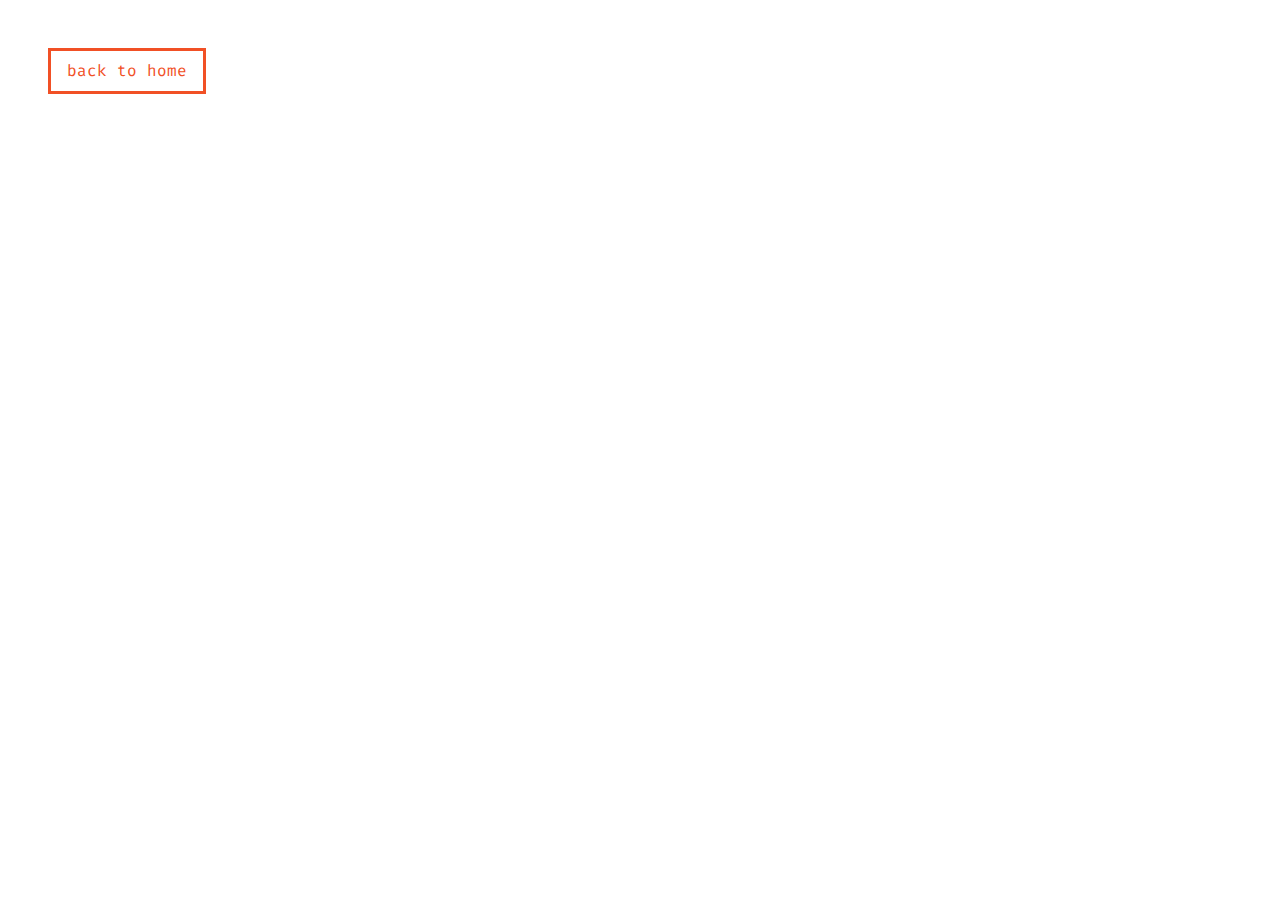
==== cards.html @ f172d2d6 "added hero cards layout and tiles" ====
<!DOCTYPE html>
<html lang="en">
<head>
  <meta charset="UTF-8">
  <meta name="viewport" content="width=device-width, initial-scale=1.0">
  <title>Hero Mini Project</title>
  <link rel="preconnect" href="https://fonts.googleapis.com">
  <link rel="preconnect" href="https://fonts.gstatic.com" crossorigin>
  <link href="https://fonts.googleapis.com/css2?family=Fira+Code:wght@300;400&display=swap" rel="stylesheet">
  <link rel="stylesheet" href="./fontawesome-free-5.9.0-web/css/all.min.css">
  <link rel="stylesheet" href="./styles.css">
</head>
<body>
  <a href="index.html" class="btn">back to home</a>
</body>
</html>
---- styles.css ----
/*
===============
VARIABLES
===============
*/

:root {
  --primaryColor: #f15025;
  --mainBlack: #222;
  --mainWhite: #fff;
  --offWhite: #f7f7f7;
  --darkGrey: #afafaf;
  --mainTransition: all 0.3s linear;
  --mainSpacing: 0.2rem;
}

/*
===============
GLOBAL
STYLES
===============
*/

* {
  margin: 0;
  padding: 0;
  box-sizing: border-box;
}

body {
  font-family: 'Fira Code', monospace;
  color: var(--mainBlack);
  background: var(--mainWhite);
  line-height: 1.5;
}

a {
  text-decoration: none;
}

img {
  width: 100%;
  display: block;
}

h1,h2,h3 {
  text-transform: capitalize;
  letter-spacing: var(--mainSpacing);
  margin-bottom: 1.25rem;
}

h1 {
  font-size: 3rem;
}

h2 {
  margin-bottom: 0;
}

p {
  font-size: 0.7rem;
  font-weight: 300;
  line-height: 2;
}

.btn {
  display: inline-block;
  padding: 0.5rem 1rem;
  border: 3px solid var(--primaryColor);
  color: var(--primaryColor);
  margin: 3rem;
  transition: var(--mainTransition);
}

.btn:hover {
  background: var(--primaryColor);
  color: var(--mainWhite);
}

/*
===============
MAIN
NAVBAR
===============
*/

.main-navbar {
  background: var(--darkGrey);
  padding: 0 2rem;
}

.main-navbar ul {
  list-style: none;
}

.main-navbar a {
  text-transform: capitalize;
  display: block;
  padding: 1rem 0;
  color: var(--primaryColor);
  letter-spacing: var(--mainSpacing);
  transition: var(--mainTransition);
}

.main-navbar a:hover {
  color: var(--mainBlack);
}

@media screen and (min-width: 992px) {
  .main-navbar ul {
    max-width: 1170px;
    margin: 0 auto;
    display: grid;
    grid-template-columns: repeat(4, 1fr);
  }

  .main-navbar a {
    text-align: center;
  }
}
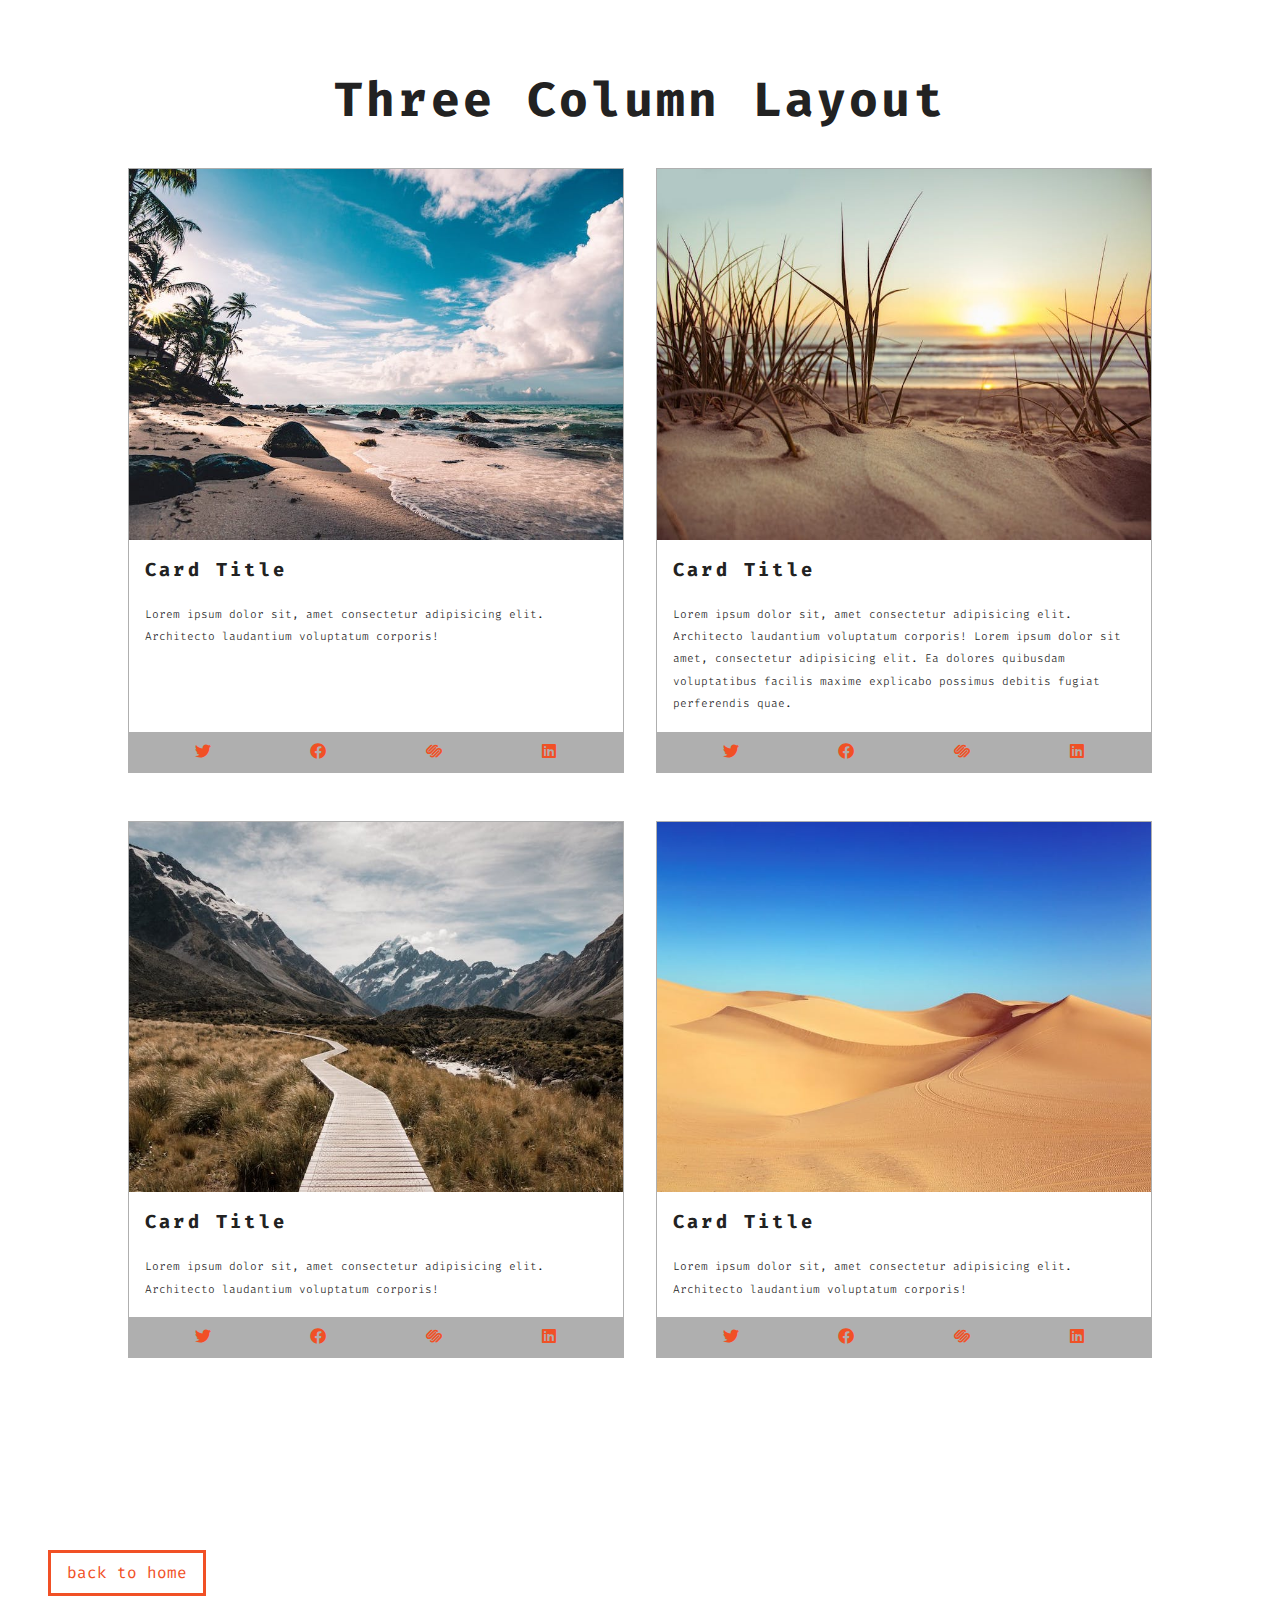
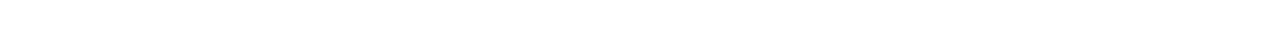
==== commit 0edeca73: "finished layout" ====
--- a/cards.html
+++ b/cards.html
@@ -3,7 +3,7 @@
 <head>
   <meta charset="UTF-8">
   <meta name="viewport" content="width=device-width, initial-scale=1.0">
-  <title>Hero Mini Project</title>
+  <title>Cards Mini Project</title>
   <link rel="preconnect" href="https://fonts.googleapis.com">
   <link rel="preconnect" href="https://fonts.gstatic.com" crossorigin>
   <link href="https://fonts.googleapis.com/css2?family=Fira+Code:wght@300;400&display=swap" rel="stylesheet">
@@ -11,6 +11,73 @@
   <link rel="stylesheet" href="./styles.css">
 </head>
 <body>
+  <section class="cards">
+    <div class="title">
+      <h1>three column layout</h1>
+    </div>
+    <div class="cards-center">
+      <article class="card">
+        <img src="./images/size-image-1.jpeg" alt="card info">
+        <div class="card-info">
+          <h3>card title</h3>
+          <p>
+            Lorem ipsum dolor sit, amet consectetur adipisicing elit. Architecto laudantium voluptatum corporis!
+          </p>
+        </div>
+        <div class="card-footer">
+          <span><i class="fab fa-twitter"></i></span>
+          <span><i class="fab fa-facebook"></i></span>
+          <span><i class="fab fa-squarespace"></i></span>
+          <span><i class="fab fa-linkedin"></i></span>
+        </div>
+      </article>
+      <article class="card">
+        <img src="./images/size-image-2.jpeg" alt="card info">
+        <div class="card-info">
+          <h3>card title</h3>
+          <p>
+            Lorem ipsum dolor sit, amet consectetur adipisicing elit. Architecto laudantium voluptatum corporis! Lorem ipsum dolor sit amet, consectetur adipisicing elit. Ea dolores quibusdam voluptatibus facilis maxime explicabo possimus debitis fugiat perferendis quae.
+          </p>
+        </div>
+        <div class="card-footer">
+          <span><i class="fab fa-twitter"></i></span>
+          <span><i class="fab fa-facebook"></i></span>
+          <span><i class="fab fa-squarespace"></i></span>
+          <span><i class="fab fa-linkedin"></i></span>
+        </div>
+      </article>
+      <article class="card">
+        <img src="./images/size-image-3.jpeg" alt="card info">
+        <div class="card-info">
+          <h3>card title</h3>
+          <p>
+            Lorem ipsum dolor sit, amet consectetur adipisicing elit. Architecto laudantium voluptatum corporis!
+          </p>
+        </div>
+        <div class="card-footer">
+          <span><i class="fab fa-twitter"></i></span>
+          <span><i class="fab fa-facebook"></i></span>
+          <span><i class="fab fa-squarespace"></i></span>
+          <span><i class="fab fa-linkedin"></i></span>
+        </div>
+      </article>
+      <article class="card">
+        <img src="./images/size-image-4.jpeg" alt="card info">
+        <div class="card-info">
+          <h3>card title</h3>
+          <p>
+            Lorem ipsum dolor sit, amet consectetur adipisicing elit. Architecto laudantium voluptatum corporis!
+          </p>
+        </div>
+        <div class="card-footer">
+          <span><i class="fab fa-twitter"></i></span>
+          <span><i class="fab fa-facebook"></i></span>
+          <span><i class="fab fa-squarespace"></i></span>
+          <span><i class="fab fa-linkedin"></i></span>
+        </div>
+      </article>
+    </div>
+  </section>
   <a href="index.html" class="btn">back to home</a>
 </body>
 </html>--- a/styles.css
+++ b/styles.css
@@ -117,4 +117,311 @@
   .main-navbar a {
     text-align: center;
   }
+}
+
+/*
+===============
+HERO
+===============
+*/
+
+.hero-header {
+  min-height: 100vh;
+  background: var(--primaryColor);
+  display: grid;
+  justify-content: center;
+  align-items: center;
+}
+
+.hero-banner {
+  color: var(--mainWhite);
+  text-align: left;
+}
+
+.hero-banner p {
+  width: 80%;
+  max-width: 560px;
+  font-size: 1rem;
+}
+
+@media screen and (max-width: 600px) {
+  .hero-banner {
+    padding: 0 3rem;
+  }
+}
+@media screen and (min-width: 768px) {
+  .hero-header {
+    background: linear-gradient(rgba(241, 80, 37, 0.75), rgba(0,0,0,0.75)), url("./images/image-2.jpeg") center/cover fixed no-repeat;
+  }
+}
+
+/*
+===============
+CARDS
+===============
+*/
+
+.title {
+  text-align: center;
+}
+
+.cards {
+  padding: 4rem 0;
+}
+
+.cards-center {
+  width: 80vw;
+  max-width: 1170px;
+  margin: 2rem auto;
+  display: grid;
+}
+
+.card {
+  border: 1px solid var(--darkGrey);
+  margin-bottom: 3rem;
+}
+
+.card-info {
+  padding: 1rem;
+}
+
+.card-footer {
+  background: var(--darkGrey);
+  padding: 0.5rem 1rem;
+  display: grid;
+  grid-template-columns: repeat(4, 1fr);
+  justify-items: center;
+}
+
+.card-footer span {
+  color: var(--primaryColor);
+}
+
+/* * Grid Column w Media Queries * */
+/* @media screen and (min-width: 768px) {
+  .cards-center {
+    display: grid;
+    grid-template-columns: repeat(2, 1fr);
+    column-gap: 2rem;
+  }
+}
+@media screen and (min-width: 1170px) {
+  .cards-center {
+    grid-template-columns: repeat(3, 1fr);
+    column-gap: 2rem;
+  }
+} */
+
+/* * Grid w minmax(), auto-fill, auto-fit * */
+.cards-center {
+  display: grid;
+  column-gap: 2rem;
+  grid-template-columns: repeat(auto-fill, minmax(368.667px, 1fr));
+}
+
+.card {
+  display: grid;
+  grid-template-columns: 1fr;
+  grid-template-rows: auto 1fr auto;
+}
+
+/*
+===============
+TILES
+===============
+*/
+
+.tiles {
+  padding: 4rem 0;
+}
+
+.tiles-center {
+  width: 90vw;
+  max-width: 1170px;
+  margin: 2rem auto;
+  display: grid;
+  row-gap: 2rem;
+}
+
+@media screen and (min-width: 768px) {
+  .tiles-center {
+    grid-template-columns: 1fr 1fr;
+    column-gap: 2rem;
+  }
+}
+@media screen and (min-width: 992px) {
+  .tiles-center {
+    grid-template-columns: repeat(3, 1fr);
+    column-gap: 2rem;
+  }
+}
+@media screen and (min-width: 1170px) {
+  .tiles-center {
+    grid-template-columns: repeat(4, 1fr);
+    grid-template-rows: repeat(5, 200px);
+    grid-template-areas:
+    "a a a b"
+    "a a a c"
+    "d d d d"
+    "e f f f"
+    "e g h i";
+    column-gap: 2rem;
+  }
+  .tiles img {
+    height: 100%;
+    object-fit: cover;
+  }
+  .tile-1 {
+    grid-area: a;
+  }
+  .tile-2 {
+    grid-area: b;
+  }
+  .tile-3 {
+    grid-area: c;
+  }
+  .tile-4 {
+    grid-area: d;
+  }
+  .tile-5 {
+    grid-area: e;
+  }
+  .tile-6 {
+    grid-area: f;
+  }
+  .tile-7 {
+    grid-area: g;
+  }
+  .tile-8 {
+    grid-area: h;
+  }
+  .tile-9 {
+    grid-area: i;
+  }
+}
+
+/*
+===============
+LAYOUT
+===============
+*/
+
+.header {
+  color: var(--mainWhite);
+  background: var(--primaryColor);
+  text-align: center;
+  padding: 0.5rem 0;
+}
+
+.navbar {
+  background: var(--darkGrey);
+}
+
+.navbar li {
+  list-style: none;
+}
+
+
+
+.navbar a {
+  display: inline-block;
+  color: var(--mainBlack);
+  transition: var(--mainTransition);
+  font-size: 1.2rem;
+  text-transform: capitalize;
+  letter-spacing: var(--mainSpacing);
+  padding: 1rem;
+}
+
+.navbar a:hover {
+  color: var(--mainWhite);
+}
+
+.content {
+  padding: 2rem;
+}
+
+.content p {
+  font-size: 1rem;
+}
+
+.sidebar {
+  background: var(--darkGrey);
+  color: var(--mainWhite);
+  display: grid;
+  grid-template-columns: repeat(4, 1fr);
+  justify-items: center;
+  padding: 1rem 0;
+}
+
+.footer {
+  background: var(--mainBlack);
+  color: var(--mainWhite);
+  text-align: center;
+  padding: 0.5rem 0;
+  text-transform: capitalize;
+}
+
+.footer p {
+  font-size: 1.2rem;
+}
+
+.main {
+  min-height: 100vh;
+  display: grid;
+  grid-template-columns: 1fr;
+  grid-template-rows: auto auto 1fr auto auto;
+}
+
+@media screen and (min-width: 768px) {
+  .navbar ul {
+    display: grid;
+    grid-template-columns: repeat(4, 1fr);
+    justify-items: center;
+  }
+}
+
+@media screen and (min-width: 992px) {
+  .main {
+    grid-template-columns: [start] 200px [col-1-end] 1fr [col-2-end] 50px [end];
+    grid-template-rows: [start] auto [row-1-end] 1fr [row-2-end] auto [end];
+  }
+
+  .header {
+    grid-column: start/end;
+    grid-row: start/row-1-end;
+  }
+
+  .navbar {
+    grid-column: start/col-1-end;
+    grid-row: row-1-end/row-2-end;
+  }
+
+  .content {
+    grid-column: col-1-end/col-2-end;
+    grid-row: row-1-end/row-2-end;
+  }
+
+  .sidebar {
+    grid-column: col-2-end/end;
+    grid-row: row-1-end/row-2-end;
+  }
+
+  .footer {
+    grid-column: start/end;
+    grid-row: row-2-end/end;
+  }
+
+  .navbar ul {
+    display: grid;
+    grid-template-columns: 1fr;
+    min-height: 100%;
+    align-items: center;
+  }
+
+  .sidebar {
+    grid-template-columns: 1fr;
+    min-height: 100%;
+    align-items: center;
+  }
 }